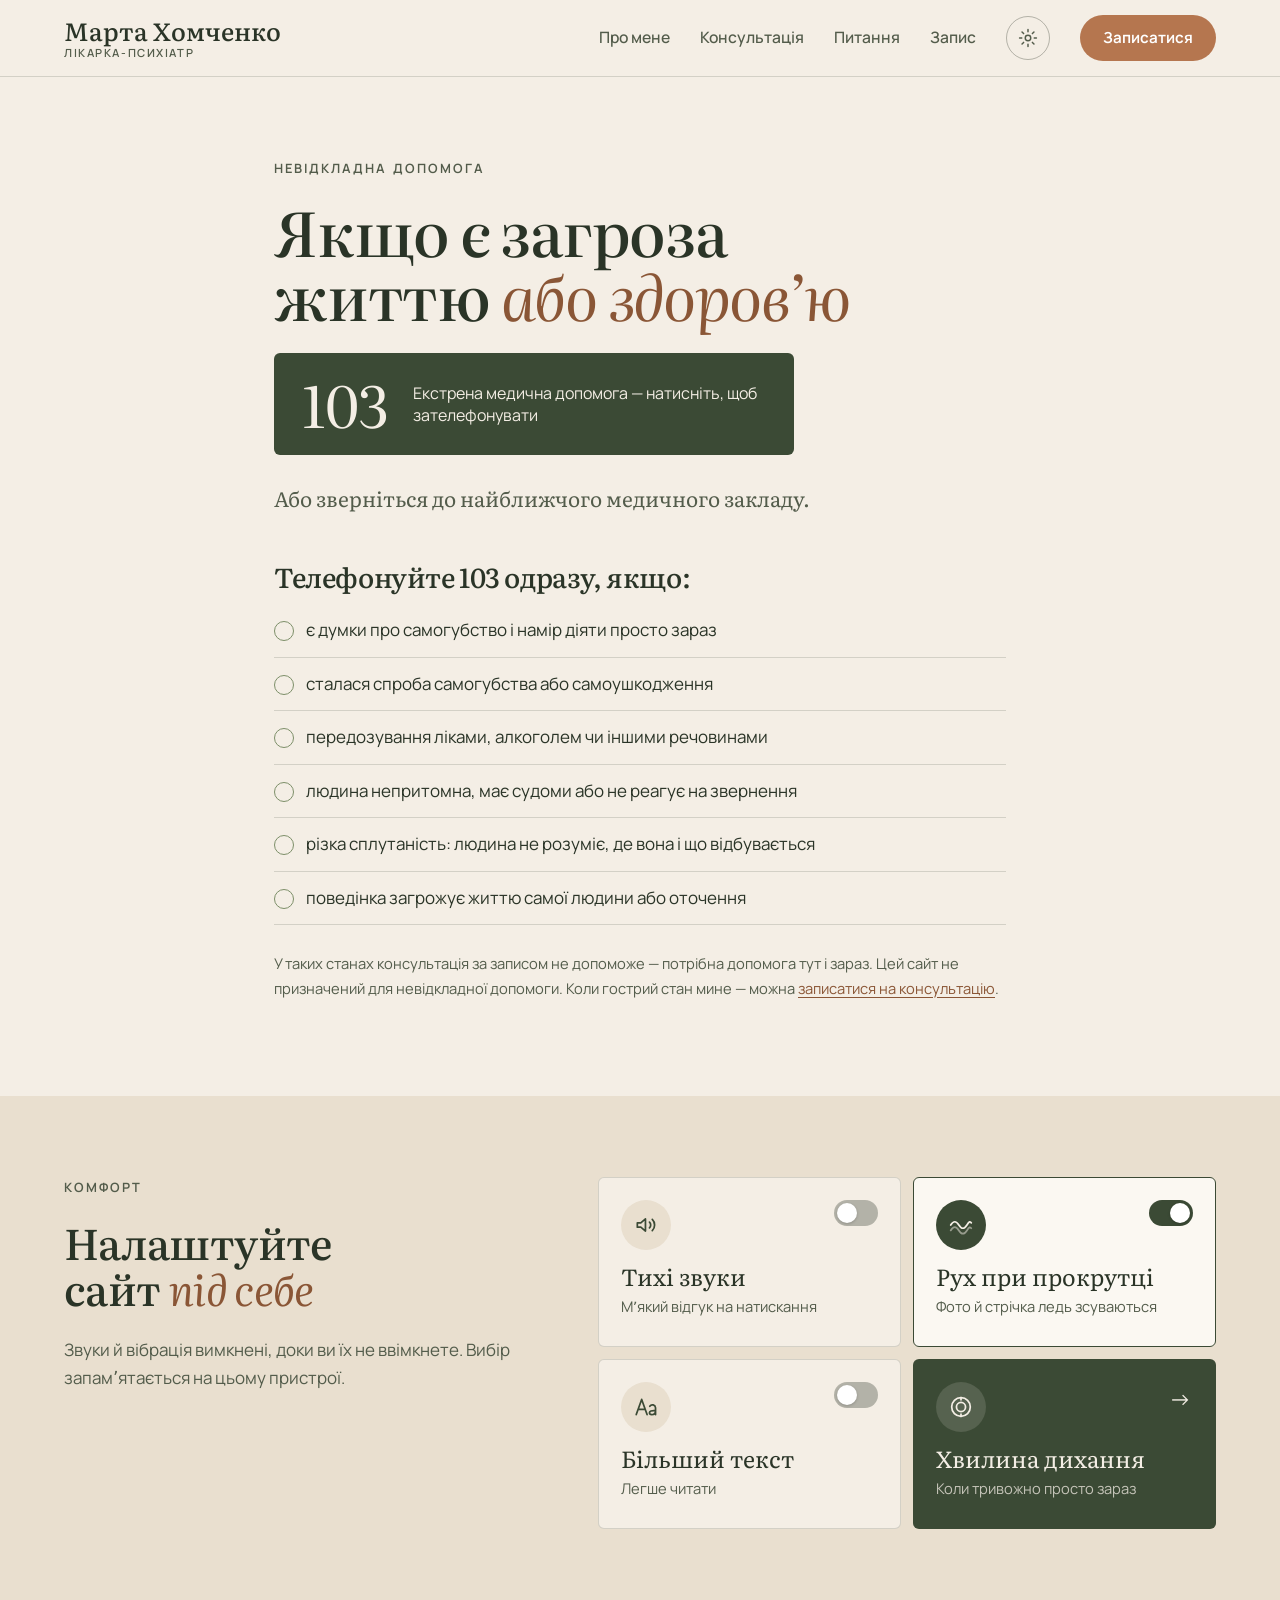
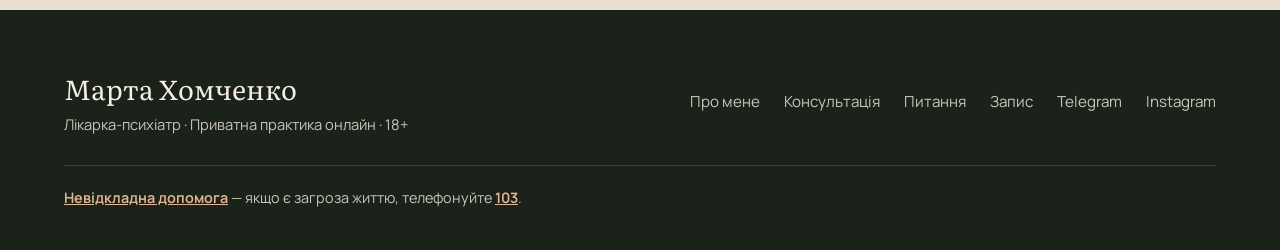
==== dopomoha.html @ ff1a6280 "Publish current Marta site for review" ====
<!DOCTYPE html>
<html lang="uk">
<head>
  <meta charset="UTF-8">
  <meta name="viewport" content="width=device-width, initial-scale=1.0">
  <title>Невідкладна допомога — Марта Хомченко</title>
  <meta name="description" content="Що робити, якщо є загроза життю або здоровʼю: телефонуйте 103.">
  <meta name="theme-color" content="#f3ece2">
  <meta property="og:type" content="website">
  <meta property="og:title" content="Невідкладна допомога — Марта Хомченко">
  <meta property="og:description" content="Що робити, якщо є загроза життю або здоровʼю: телефонуйте 103.">
  <link rel="preconnect" href="https://fonts.googleapis.com">
  <link rel="preconnect" href="https://fonts.gstatic.com" crossorigin>
  <link href="https://fonts.googleapis.com/css2?family=Literata:ital,opsz,wght@0,7..72,400;0,7..72,500;0,7..72,600;1,7..72,400;1,7..72,500&family=Manrope:wght@400;500;600;700&display=swap" rel="stylesheet">
  <link rel="stylesheet" href="styles.css">
  <link rel="icon" href="favicon.svg" type="image/svg+xml">
  <script>/* налаштування комфорту — до першого малювання, без «стрибка» */
    try{var c=JSON.parse(localStorage.getItem('marta-comfort')||'{}'),r=document.documentElement;
      if(c.big)r.classList.add('big');
      if(c.motion===false||(c.motion===undefined&&matchMedia('(prefers-reduced-motion: reduce)').matches))r.classList.add('no-motion');}catch(e){}</script>
</head>
<body class="page-dopomoha">
  <a class="skip-link" href="#main">Перейти до вмісту</a>

  <header class="site-header">
    <div class="nav-inner">
      <a href="index.html" class="brand">Марта Хомченко<span class="brand-role">лікарка-психіатр</span></a>
      <nav class="nav-links" aria-label="Основна навігація">
        <a href="pro-mene.html">Про мене</a>
        <a href="konsultatsiya.html">Консультація</a>
        <a href="pytannya.html">Питання</a>
        <a href="zapys.html">Запис</a>
      </nav>
      <a class="comfort-link" href="#komfort" aria-label="Комфорт: звуки, рух, розмір тексту"><svg viewBox="0 0 24 24" width="22" height="22" fill="none" stroke="currentColor" stroke-width="1.6" stroke-linecap="round" stroke-linejoin="round" aria-hidden="true"><circle cx="12" cy="12" r="3"/><path d="M12 2.8v2.4M12 18.8v2.4M2.8 12h2.4M18.8 12h2.4M5.5 5.5l1.7 1.7M16.8 16.8l1.7 1.7M5.5 18.5l1.7-1.7M16.8 7.2l1.7-1.7"/></svg></a>
      <a href="zapys.html" class="btn btn-primary nav-cta">Записатися</a>
      <button class="nav-toggle" id="navToggle" aria-label="Відкрити меню" aria-expanded="false" aria-controls="mobileMenu"><span></span><span></span></button>
    </div>
    <nav class="mobile-menu" id="mobileMenu" aria-label="Мобільна навігація" hidden>
      <a href="index.html">Головна</a>
      <a href="pro-mene.html">Про мене</a>
        <a href="konsultatsiya.html">Консультація</a>
        <a href="pytannya.html">Питання</a>
        <a href="zapys.html">Запис</a>
      <a href="#komfort">Комфорт</a>
      <a href="dopomoha.html">Невідкладна допомога</a>
      <a href="zapys.html" class="btn btn-primary">Записатися на консультацію</a>
    </nav>
  </header>

  <main id="main">
    <section class="sec help" aria-labelledby="e-title">
      <div class="wrap narrow">
        <p class="eyebrow">Невідкладна допомога</p>
        <h1 id="e-title">Якщо є загроза життю <em>або здоровʼю</em></h1>
        <a class="call" href="tel:103"><span class="call-num">103</span><span class="call-txt">Екстрена медична допомога — натисніть, щоб зателефонувати</span></a>
        <p class="lead">Або зверніться до найближчого медичного закладу.</p>

        <h2 class="sub">Телефонуйте 103 одразу, якщо:</h2>
        <ul class="checks" role="list">
          <li>є думки про самогубство і намір діяти просто зараз</li>
          <li>сталася спроба самогубства або самоушкодження</li>
          <li>передозування ліками, алкоголем чи іншими речовинами</li>
          <li>людина непритомна, має судоми або не реагує на звернення</li>
          <li>різка сплутаність: людина не розуміє, де вона і що відбувається</li>
          <li>поведінка загрожує життю самої людини або оточення</li>
        </ul>
        <p class="fine">У таких станах консультація за записом не допоможе — потрібна допомога тут і зараз. Цей сайт не призначений для невідкладної допомоги. Коли гострий стан мине — можна <a href="zapys.html">записатися на консультацію</a>.</p>
      </div>
    </section>
<section class="sec comfort" id="komfort" aria-labelledby="komfort-title">
      <div class="wrap comfort-in">
        <div class="comfort-head">
          <p class="eyebrow">Комфорт</p>
          <h2 id="komfort-title">Налаштуйте сайт <em>під себе</em></h2>
          <p class="lead-s">Звуки й вібрація вимкнені, доки ви їх не ввімкнете. Вибір запамʼятається на цьому пристрої.</p>
        </div>
        <div class="cb-grid"><button type="button" class="cb-tile" data-pref="sound" aria-pressed="false">
            <span class="cb-ico"><svg viewBox="0 0 24 24" width="26" height="26" fill="none" stroke="currentColor" stroke-width="1.6" stroke-linecap="round" stroke-linejoin="round" aria-hidden="true"><path d="M4 10v4h3.2l4.3 3.6V6.4L7.2 10H4z"/><path d="M15.2 9.3a3.8 3.8 0 0 1 0 5.4"/><path d="M17.8 6.8a7.4 7.4 0 0 1 0 10.4"/></svg></span>
            <span class="cb-name">Тихі звуки</span><span class="cb-desc">Мʼякий відгук на натискання</span>
            <span class="cb-state" aria-hidden="true"></span>
          </button><button type="button" class="cb-tile" data-pref="haptic" aria-pressed="false">
            <span class="cb-ico"><svg viewBox="0 0 24 24" width="26" height="26" fill="none" stroke="currentColor" stroke-width="1.6" stroke-linecap="round" stroke-linejoin="round" aria-hidden="true"><rect x="8.2" y="3.5" width="7.6" height="17" rx="2.2"/><path d="M11 17.2h2"/><path d="M5 8.5v7M19 8.5v7M2.4 10.6v2.8M21.6 10.6v2.8"/></svg></span>
            <span class="cb-name">Легка вібрація</span><span class="cb-desc">Відчутний «дотик» на телефоні</span>
            <span class="cb-state" aria-hidden="true"></span>
          </button><button type="button" class="cb-tile" data-pref="motion" aria-pressed="false">
            <span class="cb-ico"><svg viewBox="0 0 24 24" width="26" height="26" fill="none" stroke="currentColor" stroke-width="1.6" stroke-linecap="round" stroke-linejoin="round" aria-hidden="true"><path d="M2.5 12c2.5-4 5-4 7.5 0s5 4 7.5 0 3-3 4-2"/><path d="M2.5 17c2.5-4 5-4 7.5 0s5 4 7.5 0 3-3 4-2" opacity=".5"/></svg></span>
            <span class="cb-name">Рух при прокрутці</span><span class="cb-desc">Фото й стрічка ледь зсуваються</span>
            <span class="cb-state" aria-hidden="true"></span>
          </button><button type="button" class="cb-tile" data-pref="big" aria-pressed="false">
            <span class="cb-ico"><svg viewBox="0 0 24 24" width="26" height="26" fill="none" stroke="currentColor" stroke-width="1.6" stroke-linecap="round" stroke-linejoin="round" aria-hidden="true"><path d="M3 19 8 5l5 14M4.8 14.2h6.4"/><path d="M15.5 11.3a2.9 2.9 0 0 1 5.3 1.4V19M20.8 15.4c-3.8-.4-5.6.5-5.6 2 0 1.1.9 1.7 2 1.7 2 0 3.6-1.5 3.6-3.7"/></svg></span>
            <span class="cb-name">Більший текст</span><span class="cb-desc">Легше читати</span>
            <span class="cb-state" aria-hidden="true"></span>
          </button>
          <a class="cb-tile cb-breathe" href="index.html#dyhannya">
            <span class="cb-ico"><svg viewBox="0 0 24 24" width="26" height="26" fill="none" stroke="currentColor" stroke-width="1.6" stroke-linecap="round" stroke-linejoin="round" aria-hidden="true"><circle cx="12" cy="12" r="8.6"/><circle cx="12" cy="12" r="4.2"/><path d="M12 3.4v2M12 18.6v2"/></svg></span>
            <span class="cb-name">Хвилина дихання</span><span class="cb-desc">Коли тривожно просто зараз</span>
            <span class="cb-arrow" aria-hidden="true">→</span>
          </a>
        </div>
      </div>
    </section>
  </main>

  <footer class="site-footer">
    <div class="wrap footer-inner">
      <div>
        <p class="footer-name">Марта Хомченко</p>
        <p class="footer-role">Лікарка-психіатр · Приватна практика онлайн · 18+</p>
      </div>
      <nav class="footer-links" aria-label="Посилання в підвалі">
        <a href="pro-mene.html">Про мене</a>
        <a href="konsultatsiya.html">Консультація</a>
        <a href="pytannya.html">Питання</a>
        <a href="zapys.html">Запис</a>
        <a href="https://t.me/smrt0221" target="_blank" rel="noopener noreferrer">Telegram</a>
        <a href="https://www.instagram.com/dr.marta.khomchenko/" target="_blank" rel="noopener noreferrer">Instagram</a>
      </nav>
      <p class="footer-help"><a href="dopomoha.html">Невідкладна допомога</a> — якщо є загроза життю, телефонуйте <a href="tel:103">103</a>.</p>
    </div>
  </footer>

  <a href="zapys.html" class="floating-cta">Записатися</a>
  <script src="script.js"></script>
</body>
</html>
---- styles.css ----
/* =========================================================
   Марта Хомченко — v7, «редакційна» композиція
   За референсами сильних сайтів психіатрів і терапевтів:
   великий тонкий серифний заголовок
   з курсивом + одна кнопка. Розділи чергують папір, теплий пісок
   і темний мох — ритм замість однотонного фону.
   Рух — лише від прокрутки (ледь помітний паралакс фото й стрічки),
   нічого не рухається саме.
   ========================================================= */

:root {
  /* Палітра «Мох і глина» */
  --ink: #2a3427;
  --ink-deep: #1b2219;
  --muted: #535c4b;
  --paper: #f4eee5;
  --sand: #e9dfcf;
  --clay: #b5764f;
  --clay-text: #8a5636;      /* текст на папері — AA */
  --moss: #3b4a35;           /* темна смуга */
  --moss-soft: #7d8f69;
  --sage: #d7d9c3;
  --line: rgba(42, 52, 39, .16);
  --line-strong: rgba(42, 52, 39, .32);
  --white: #fbf8f2;

  /* Literata — мʼякий книжковий сериф (вона: «шрифт — супер» про c8);
     Manrope — спокійний гротеск. Обидва з повною кирилицею. */
  --serif: 'Literata', Georgia, serif;
  --sans: 'Manrope', 'Segoe UI', system-ui, sans-serif;

  --hh: 76px;
  --gut: clamp(20px, 5vw, 80px);
  --ease: cubic-bezier(.4, 0, .2, 1);
  --soft: cubic-bezier(.34, 1.3, .64, 1);
  interpolate-size: allow-keywords;
}
html.big { font-size: 112.5%; }

* { box-sizing: border-box; }
html { scroll-behavior: smooth; scroll-padding-top: calc(var(--hh) + 12px); }
body { margin: 0; color: var(--ink); background: var(--paper); font-family: var(--sans); font-size: 1.0625rem; line-height: 1.68; font-weight: 400; -webkit-font-smoothing: antialiased; }
body.menu-open { overflow: hidden; }
a { color: inherit; }
button, a { -webkit-tap-highlight-color: transparent; }
:focus-visible { outline: 3px solid var(--clay-text); outline-offset: 4px; border-radius: 6px; }
img { max-width: 100%; display: block; }
.sr-only { position: absolute; width: 1px; height: 1px; overflow: hidden; clip: rect(0 0 0 0); white-space: nowrap; }
.skip-link { position: fixed; left: 16px; top: -80px; z-index: 100; padding: 10px 16px; border-radius: 10px; background: var(--ink); color: var(--paper); font-weight: 600; text-decoration: none; }
.skip-link:focus { top: 16px; }

/* ---------- Типографіка ---------- */
h1, h2, h3 { font-family: var(--serif); font-weight: 500; margin: 0; text-wrap: balance; letter-spacing: -.005em; }
h1 { font-size: clamp(2.7rem, 4.8vw, 4.6rem); line-height: 1.04; margin-bottom: 26px; letter-spacing: -.02em; }
h2 { font-size: clamp(2rem, 3.3vw, 3rem); line-height: 1.1; margin-bottom: 24px; letter-spacing: -.015em; }
h3 { font-size: 1.4rem; line-height: 1.2; }
h1 em, h2 em { font-style: italic; font-weight: 400; color: var(--clay-text); }
p { margin: 0 0 1em; text-wrap: pretty; }
.eyebrow { margin: 0 0 20px; color: var(--muted); font-size: .8rem; font-weight: 650; letter-spacing: .16em; text-transform: uppercase; }
.lead { font-family: var(--serif); font-size: 1.3rem; line-height: 1.5; color: var(--muted); max-width: 30em; margin-bottom: 34px; }
.lead-s { color: var(--muted); max-width: 34em; }
.fine { color: var(--muted); font-size: .92rem; margin-top: 26px; }
.fine a, .lead-s a, .spec a { color: var(--clay-text); text-underline-offset: 3px; }
.more { display: inline-flex; align-items: center; gap: 10px; min-height: 44px; margin-top: 10px; color: var(--ink); font-weight: 650; text-decoration: underline; text-decoration-color: var(--line-strong); text-underline-offset: 6px; transition: text-decoration-color .2s; }
.more:hover { text-decoration-color: currentColor; }
.more svg { color: var(--clay-text); }

/* ---------- Кнопки ---------- */
.btn { display: inline-flex; align-items: center; justify-content: center; min-height: 50px; padding: 0 28px; border-radius: 999px; border: 1px solid transparent;
  font: inherit; font-weight: 650; font-size: 1rem; text-decoration: none; cursor: pointer; white-space: nowrap;
  transition: background .2s var(--ease), color .2s var(--ease), border-color .2s var(--ease), transform .25s var(--soft); }
.btn-primary { background: var(--clay); color: #fff; }
.btn-primary:hover { background: #a1653f; }
.btn-ghost { border-color: var(--line-strong); color: var(--ink); background: transparent; }
.btn-ghost:hover { border-color: var(--ink); }
.btn-light { background: var(--paper); color: var(--ink); }
.btn-light:hover { background: #fff; }
.btn:active { transform: scale(.97); }
.btn-lg { min-height: 58px; padding: 0 36px; font-size: 1.05rem; }

/* ---------- Шапка ---------- */
.site-header { position: sticky; top: 0; z-index: 40; background: color-mix(in srgb, var(--paper) 90%, transparent); backdrop-filter: blur(14px); -webkit-backdrop-filter: blur(14px); border-bottom: 1px solid var(--line); }
.nav-inner { display: flex; align-items: center; gap: 30px; height: var(--hh); padding: 0 var(--gut); }
.brand { display: grid; line-height: 1.05; text-decoration: none; font-family: var(--serif); font-size: 1.55rem; font-weight: 500; white-space: nowrap; }
.brand-role { font-family: var(--sans); font-size: .7rem; font-weight: 600; letter-spacing: .14em; text-transform: uppercase; color: var(--muted); margin-top: 3px; }
.nav-links { display: flex; gap: 30px; margin-left: auto; }
.nav-links a { color: var(--muted); text-decoration: none; font-size: .98rem; font-weight: 550; padding: 10px 0; border-bottom: 1px solid transparent; transition: color .2s, border-color .2s; }
.nav-links a:hover, .nav-links a[aria-current] { color: var(--ink); border-bottom-color: currentColor; }
.comfort-link { display: grid; place-items: center; width: 44px; height: 44px; border: 1px solid var(--line-strong); border-radius: 50%; color: var(--muted); transition: color .2s, border-color .2s; }
.comfort-link:hover { color: var(--ink); border-color: var(--ink); }
.nav-cta { min-height: 46px; padding: 0 22px; font-size: .95rem; }
.page-zapys .nav-cta { display: none; }
.nav-toggle { display: none; width: 44px; height: 44px; border: 1px solid var(--line-strong); border-radius: 50%; background: transparent; cursor: pointer; position: relative; }
.nav-toggle span { position: absolute; left: 13px; right: 13px; height: 1.5px; background: var(--ink); transition: transform .3s var(--ease); }
.nav-toggle span:nth-child(1) { top: 18px; } .nav-toggle span:nth-child(2) { top: 24px; }
.nav-toggle[aria-expanded="true"] span:nth-child(1) { transform: translateY(3px) rotate(45deg); }
.nav-toggle[aria-expanded="true"] span:nth-child(2) { transform: translateY(-3px) rotate(-45deg); }
.mobile-menu[hidden] { display: none; }
.mobile-menu { display: flex; flex-direction: column; padding: 8px var(--gut) 24px; border-top: 1px solid var(--line); }
.mobile-menu a:not(.btn) { display: flex; align-items: center; min-height: 54px; color: var(--ink); text-decoration: none; border-bottom: 1px solid var(--line); font-family: var(--serif); font-size: 1.5rem; }
.mobile-menu a[aria-current] { color: var(--clay-text); font-style: italic; }
.mobile-menu .btn { margin-top: 20px; }

/* ---------- Перший екран: типографічна композиція ---------- */
.hero { display: grid; grid-template-columns: 1fr; min-height: min(760px, calc(100svh - var(--hh))); border-bottom: 1px solid var(--line); }
.hero-txt { align-self: center; width: 100%; max-width: 1120px; margin: 0 auto; padding: 64px var(--gut) 72px; }
.hero h1 { max-width: 18ch; }
.hero .eyebrow::before { content: ''; display: block; width: 48px; height: 2px; margin-bottom: 24px; background: var(--clay); }
.hero .lead { max-width: 34em; }
.hero-cta { display: flex; flex-wrap: wrap; align-items: center; gap: 12px 28px; margin-bottom: 34px; }
.facts { display: flex; flex-wrap: wrap; gap: 10px 26px; margin: 0; padding: 22px 0 0; border-top: 1px solid var(--line); list-style: none; font-size: .95rem; color: var(--muted); }
.facts li { display: inline-flex; align-items: center; gap: 9px; }
.facts li::before { content: ''; width: 7px; height: 7px; border-radius: 50%; background: var(--moss-soft); }
.hero-page h1 { font-size: clamp(2.8rem, 4.6vw, 4.4rem); }
.hero-faq { min-height: 0; }
.hero-faq .hero-txt { align-self: start; padding-top: clamp(56px, 10vh, 110px); }

/* ---------- Стрічка станів (зсувається лише з прокруткою) ---------- */
.ticker { overflow: hidden; border-block: 1px solid var(--line); background: var(--sand); }
.ticker-row { display: flex; width: max-content; margin: 0; padding: 22px 0; list-style: none; transform: translateX(var(--tx, 0px)); will-change: transform; }
.ticker-row li { display: inline-flex; align-items: center; font-family: var(--serif); font-style: italic; font-size: clamp(1.5rem, 2.4vw, 2.1rem); white-space: nowrap; color: var(--ink); }
.ticker-row li::after { content: ''; width: 8px; height: 8px; margin: 0 34px; border-radius: 50%; background: var(--clay); opacity: .7; }

/* ---------- Розділи (03.10: «забагато повітря у версії для компа») ---------- */
.sec { padding: clamp(56px, 9vh, 104px) 0; }
.wrap { width: 100%; max-width: 1280px; margin: 0 auto; padding: 0 var(--gut); }
.narrow { max-width: 860px; }
.warm { background: var(--sand); }
.alt { background: var(--white); }
.split-in { display: grid; grid-template-columns: minmax(0, 1.1fr) minmax(0, .9fr); gap: clamp(40px, 7vw, 120px); align-items: center; }
.alt .split-in { grid-template-columns: minmax(0, .9fr) minmax(0, 1.1fr); }
.ph { margin: 0; overflow: hidden; border-radius: 4px; background: var(--sand); }
.ph img { width: 100%; height: 100%; object-fit: cover; }
.ph.tall { aspect-ratio: 4 / 5; }
.ph.tall img, .ph.portrait img, .ph.forest img { height: 112%; margin-top: -6%; transform: translateY(var(--par, 0px)); will-change: transform; }

.req { display: grid; grid-template-columns: 1fr 1fr; gap: 0 32px; margin: 8px 0 0; padding: 0; list-style: none; }
.req li { padding: 13px 0; border-bottom: 1px solid var(--line); font-size: 1.05rem; }

/* Темна смуга з цитатою */
.dark { background: var(--moss); color: var(--paper); }
.dark .eyebrow, .dark .sign { color: rgba(244, 238, 229, .7); }
.dark .more { color: var(--paper); text-decoration-color: rgba(244, 238, 229, .4); }
.dark h2 em { color: #e2b594; }
.quote-in { display: grid; grid-template-columns: minmax(0, .7fr) minmax(0, 1.3fr); gap: clamp(40px, 7vw, 120px); align-items: center; }
.ph.portrait { aspect-ratio: 3 / 4; border-radius: 999px 999px 4px 4px; }
.quote { font-size: clamp(2rem, 3.3vw, 3rem); line-height: 1.12; font-weight: 400; }
.sign { margin: 10px 0 18px; font-size: .95rem; letter-spacing: .08em; }
.ph.forest { aspect-ratio: 3 / 4; border-radius: 24px; }

/* Зелена «полиця» зі станами — її вибір у «Поличці» (пігулки) + «більший шрифт» 03.10 */
.topics-shell { background: #46533f; color: var(--white); border-radius: 32px; padding: clamp(32px, 5vw, 60px); }
.topics-shell .eyebrow { color: #cdd6b8; }
.topics-shell h2 { color: var(--white); margin: 0; }
.topics-shell h2 em { color: #e2b594; }
.topics-head { display: grid; grid-template-columns: 1fr .72fr; gap: clamp(24px, 4vw, 48px); align-items: end; }
.topics-head > p { margin: 0; color: #e4e6d6; font-size: 1.05rem; }
.topics { list-style: none; margin: 38px 0 0; padding: 0; display: flex; flex-wrap: wrap; gap: 12px; }
.topics li { background: var(--white); color: var(--ink); border-radius: 999px; padding: 13px 22px; font-family: var(--serif); font-weight: 500; font-size: 1.2rem; line-height: 1.3; }
.topics li:last-child { background: var(--clay); color: #fff; }
.topics-fine { margin: 26px 0 0; color: #cdd6b8; font-size: .92rem; }

/* Плашки соцмереж (її прохання 03.10) */
.soc-grid { display: grid; grid-template-columns: 1fr 1fr; gap: 14px; }
.soc-tile { position: relative; display: grid; grid-template-columns: 58px 1fr; grid-template-rows: auto auto; column-gap: 18px; row-gap: 2px; align-items: center;
  padding: 24px 64px 24px 24px; border: 1px solid var(--line); border-radius: 10px; background: var(--white); text-decoration: none;
  transition: border-color .25s var(--ease), transform .3s var(--soft); }
.soc-tile:hover { border-color: var(--ink); }
.soc-tile:active { transform: scale(.985); }
.soc-ico { grid-row: span 2; display: grid; place-items: center; width: 58px; height: 58px; border-radius: 50%; background: var(--sand); color: var(--moss); }
.soc-name { font-family: var(--serif); font-size: 1.5rem; line-height: 1.1; }
.soc-desc { color: var(--muted); font-size: .95rem; line-height: 1.4; }
.soc-arrow { position: absolute; right: 24px; top: 50%; margin-top: -.7em; font-size: 1.4rem; color: var(--clay-text); transition: transform .3s var(--soft); }
.soc-tile:hover .soc-arrow { transform: translateX(5px); }

/* Теґи «що наповнює» */
.tags { display: flex; flex-wrap: wrap; gap: 10px; margin: 0 0 30px; padding: 0; list-style: none; }
.tags li { border: 1px solid var(--line-strong); border-radius: 999px; padding: 9px 18px; font-family: var(--serif); font-style: italic; font-size: 1.1rem; }

/* Згортка довгих списків (менше тексту на «Про мене») */
.fold { margin-top: 34px; border-block: 1px solid var(--line-strong); }
.fold summary { display: flex; align-items: center; justify-content: space-between; min-height: 64px; padding: 14px 0; cursor: pointer; list-style: none; font-family: var(--serif); font-size: 1.35rem; }
.fold summary::-webkit-details-marker { display: none; }
.fold summary::after { content: '+'; display: grid; place-items: center; width: 36px; height: 36px; border: 1px solid var(--line-strong); border-radius: 50%; font-family: var(--sans); font-size: 1.2rem; color: var(--muted); transition: transform .4s var(--soft); }
.fold[open] summary::after { transform: rotate(45deg); }
.fold::details-content { block-size: 0; overflow: hidden; transition: block-size .4s var(--ease), content-visibility .4s allow-discrete; }
.fold[open]::details-content { block-size: auto; }
.fold .dots { margin-bottom: 20px; }

/* Кроки — великим шрифтом саме те, що чекає на консультації (її правка 03.10) */
.steps { display: grid; grid-template-columns: repeat(3, 1fr); gap: clamp(24px, 4vw, 60px); margin: 40px 0 20px; padding: 0; list-style: none; }
.steps li { padding-top: 22px; border-top: 1px solid var(--line-strong); }
.steps .num { display: block; font-family: var(--serif); font-style: italic; font-size: 2.6rem; line-height: 1; color: var(--clay-text); margin-bottom: 18px; }
.steps h3 { margin-bottom: 8px; }
.steps p { margin: 0; color: var(--muted); }
.steps-big { grid-template-columns: 1fr; max-width: 56em; gap: 0; margin: 28px 0 16px; }
.steps-big li { display: grid; grid-template-columns: 72px 1fr; align-items: start; gap: 20px; padding: 26px 0; border-top: 1px solid var(--line-strong); }
.steps-big .num { margin: 4px 0 0; font-size: 2.2rem; }
.steps-big p { font-family: var(--serif); font-size: clamp(1.45rem, 2.3vw, 1.95rem); line-height: 1.3; color: var(--ink); }

/* Колонки форматів */
.cols { display: grid; grid-template-columns: repeat(3, 1fr); gap: clamp(20px, 3vw, 44px); margin: 36px 0 0; padding: 0; list-style: none; }
.cols li { padding-top: 20px; border-top: 1px solid var(--line-strong); }
.cols h3 { margin-bottom: 8px; }
.cols p { margin: 0; color: var(--muted); font-size: 1rem; }

/* Дихання */
.breathe { background: var(--sage); }
.breathe-in { display: grid; grid-template-columns: minmax(0, 1.1fr) minmax(0, .9fr); gap: clamp(40px, 6vw, 100px); align-items: center; }
.breathe-box { display: grid; justify-items: center; gap: 18px; text-align: center; }
.breathe-ring { position: relative; width: min(260px, 60vw); aspect-ratio: 1; border-radius: 50%; border: 1px solid var(--line-strong); display: grid; place-items: center; }
.breathe-dot { width: 64%; aspect-ratio: 1; border-radius: 50%; background: radial-gradient(circle at 38% 35%, #a9b394, var(--moss-soft)); transform: scale(.5); transition: transform 1.2s cubic-bezier(.45, 0, .55, 1); }
.breathe-ring.inhale .breathe-dot { transform: scale(1.3); transition-duration: 4s; }
.breathe-ring.exhale .breathe-dot { transform: scale(.5); transition-duration: 6s; }
.breathe-label { margin: 0; min-height: 2.8em; font-family: var(--serif); font-size: 1.6rem; line-height: 1.2; }
.breathe-label small { display: block; font-family: var(--sans); font-size: .85rem; color: var(--muted); margin-top: 4px; }

/* Запис на онлайн-консультацію */
.places { background: var(--white); }

/* Прозові блоки */
.prose p { max-width: 36em; font-size: 1.15rem; }
.spec { margin: 26px 0 0; }
.spec div { display: grid; grid-template-columns: 160px 1fr; gap: 16px; padding: 16px 0; border-top: 1px solid var(--line); }
.spec div:last-child { border-bottom: 1px solid var(--line); }
.spec dt { color: var(--muted); font-size: .88rem; font-weight: 650; padding-top: 3px; }
.spec dd { margin: 0; }
.sub { margin: 48px 0 10px; font-size: 1.7rem; }
.checks, .dots { margin: 12px 0 0; padding: 0; list-style: none; }
.checks li, .dots li { position: relative; padding: 12px 0 12px 32px; border-bottom: 1px solid var(--line); }
.checks li::before { content: ''; position: absolute; left: 0; top: 17px; width: 18px; height: 18px; border-radius: 50%; border: 1.5px solid var(--moss-soft); }
.dots li::before { content: ''; position: absolute; left: 6px; top: 25px; width: 6px; height: 6px; border-radius: 50%; background: var(--clay); }
.dots li { color: var(--muted); }

/* FAQ */
.faq-list { margin-top: 8px; border-top: 1px solid var(--line-strong); }
.faq-list details { border-bottom: 1px solid var(--line-strong); }
.faq-list summary { position: relative; display: flex; align-items: center; min-height: 72px; padding: 18px 56px 18px 0; cursor: pointer; list-style: none; font-family: var(--serif); font-size: 1.55rem; line-height: 1.2; }
.faq-list summary::-webkit-details-marker { display: none; }
.faq-list summary::after { content: '+'; position: absolute; right: 0; top: 50%; width: 40px; height: 40px; margin-top: -20px; display: grid; place-items: center; border: 1px solid var(--line-strong); border-radius: 50%; font-family: var(--sans); font-size: 1.3rem; color: var(--muted); transition: transform .4s var(--soft), background .2s; }
.faq-list summary:hover::after { background: var(--sand); }
.faq-list details[open] summary::after { transform: rotate(45deg); }
.faq-list details p { max-width: 34em; margin: -4px 0 24px; color: var(--muted); }
.faq-list details::details-content { block-size: 0; overflow: hidden; transition: block-size .4s var(--ease), content-visibility .4s allow-discrete; }
.faq-list details[open]::details-content { block-size: auto; }

/* Смуга-заклик */
.cta-band { background: var(--moss); color: var(--paper); padding: clamp(64px, 10vh, 110px) 0; }
.cta-in { display: flex; flex-wrap: wrap; align-items: center; justify-content: space-between; gap: 24px; }
.cta-band h2 { margin: 0; font-style: italic; font-weight: 400; }

/* Блок «Комфорт» */
.comfort { background: var(--sand); }
.comfort-in { display: grid; grid-template-columns: minmax(0, .85fr) minmax(0, 1.15fr); gap: clamp(40px, 6vw, 100px); align-items: start; }
.cb-grid { display: grid; grid-template-columns: 1fr 1fr; gap: 12px; }
.cb-tile { position: relative; display: grid; grid-template-rows: auto auto 1fr; justify-items: start; gap: 6px; min-height: 170px; padding: 22px; border: 1px solid var(--line); border-radius: 6px;
  background: var(--paper); font: inherit; color: var(--ink); text-align: left; cursor: pointer; transition: background .25s var(--ease), border-color .25s var(--ease), transform .3s var(--soft); }
.cb-tile:hover { border-color: var(--line-strong); }
.cb-tile:active { transform: scale(.98); }
.cb-tile[hidden] { display: none; }
.cb-ico { display: grid; place-items: center; width: 50px; height: 50px; margin-bottom: 8px; border-radius: 50%; background: var(--sand); color: var(--moss); transition: background .3s, color .3s; }
.cb-name { font-family: var(--serif); font-size: 1.45rem; line-height: 1.1; }
.cb-desc { color: var(--muted); font-size: .92rem; line-height: 1.4; }
.cb-state { position: absolute; top: 22px; right: 22px; width: 44px; height: 26px; border-radius: 999px; background: var(--line-strong); transition: background .25s var(--ease); }
.cb-state::after { content: ''; position: absolute; top: 3px; left: 3px; width: 20px; height: 20px; border-radius: 50%; background: #fff; box-shadow: 0 1px 3px rgba(0, 0, 0, .2); transition: transform .35s var(--soft); }
.cb-tile[aria-pressed="true"] { border-color: var(--moss); background: var(--white); }
.cb-tile[aria-pressed="true"] .cb-ico { background: var(--moss); color: var(--paper); }
.cb-tile[aria-pressed="true"] .cb-state { background: var(--moss); }
.cb-tile[aria-pressed="true"] .cb-state::after { transform: translateX(18px); }
.cb-breathe { background: var(--moss); color: var(--paper); border-color: transparent; text-decoration: none; }
.cb-breathe:hover { background: var(--ink); border-color: transparent; }
.cb-breathe .cb-ico { background: rgba(244, 238, 229, .14); color: var(--paper); }
.cb-breathe .cb-desc { color: rgba(244, 238, 229, .75); }
.cb-arrow { position: absolute; top: 20px; right: 24px; font-size: 1.4rem; transition: transform .3s var(--soft); }
.cb-breathe:hover .cb-arrow { transform: translateX(5px); }
/* на телефоні зʼявляється «вібрація» → 5 плиток; на широкому екрані — 4, сітка без дірок */
.cb-grid:has([data-pref="haptic"]:not([hidden])) .cb-breathe { grid-column: 1 / -1; min-height: 0; }

/* Невідкладна допомога */
.help { min-height: calc(100vh - var(--hh) - 200px); }
.call { display: flex; align-items: center; gap: 24px; max-width: 520px; margin: 16px 0 28px; padding: 22px 28px; border-radius: 6px; background: var(--moss); color: var(--paper); text-decoration: none; transition: transform .25s var(--soft); }
.call:active { transform: scale(.98); }
.call-num { font-family: var(--serif); font-size: 3.6rem; line-height: 1; }
.call-txt { font-size: 1rem; line-height: 1.4; }

/* ---------- Підвал ---------- */
.site-footer { background: var(--ink-deep); color: rgba(244, 238, 229, .8); }
.footer-inner { display: grid; grid-template-columns: 1fr auto; gap: 18px 40px; padding-block: 56px 40px; }
.footer-name { margin: 0; font-family: var(--serif); font-size: 1.7rem; color: var(--paper); }
.footer-role { margin: 0; font-size: .92rem; }
.footer-links { display: flex; flex-wrap: wrap; gap: 4px 24px; align-items: center; }
.footer-links a { font-size: .95rem; text-decoration: none; padding: 10px 0; }
.footer-links a:hover { color: var(--paper); }
.footer-help { grid-column: 1 / -1; margin: 10px 0 0; padding-top: 20px; border-top: 1px solid rgba(244, 238, 229, .15); font-size: .9rem; }
.footer-help a { color: #e2b594; font-weight: 650; }

.floating-cta { display: none; }

/* =========================================================
   Адаптивність
   ========================================================= */
@media (max-width: 1100px) {
  .nav-links { gap: 20px; }
  .cols { grid-template-columns: 1fr 1fr; }
}
@media (max-width: 960px) {
  :root { --hh: 66px; }
  .nav-inner { gap: 10px; }
  .nav-links, .nav-cta { display: none; }
  .comfort-link { margin-left: auto; }
  .nav-toggle { display: block; }
  .hero { grid-template-columns: 1fr; min-height: 0; }
  .hero-txt { padding: 32px var(--gut) 48px; }
  .hero .eyebrow::before { margin-bottom: 18px; }
  .hero .lead { margin-bottom: 24px; }
  .hero-cta { margin-bottom: 26px; }
  .split-in, .alt .split-in, .quote-in, .breathe-in, .comfort-in { grid-template-columns: 1fr; }
  .alt .split-in .ph { order: 2; }
  .ph.tall { aspect-ratio: 4 / 3; }
  .ph.portrait { max-width: 340px; }
  .steps { grid-template-columns: 1fr; }
  .topics-head { grid-template-columns: 1fr; align-items: start; }
  .soc-grid { grid-template-columns: 1fr; }
  .floating-cta { display: flex; position: fixed; left: 16px; right: 16px; bottom: 16px; z-index: 30; min-height: 54px; align-items: center; justify-content: center; border-radius: 999px; background: var(--clay); color: #fff; font-weight: 650; text-decoration: none; box-shadow: 0 16px 40px rgba(27, 34, 25, .25);
    transform: translateY(140%); transition: transform .45s var(--soft); }
  .floating-cta.is-visible { transform: none; }
  .page-zapys .floating-cta, .page-dopomoha .floating-cta { display: none; }
}
@media (max-width: 600px) {
  body { font-size: 1.0625rem; }
  h1, .hero-page h1 { font-size: 2.75rem; }
  .hero .btn-lg, .places .btn-lg { max-width: 100%; padding: 12px 24px; white-space: normal; text-align: center; }
  h2 { font-size: 2.2rem; }
  .brand { font-size: 1.35rem; }
  .req, .cols, .cb-grid { grid-template-columns: 1fr; }
  .topics li { font-size: 1.02rem; padding: 10px 16px; }
  .topics-shell { border-radius: 22px; }
  .steps-big li { grid-template-columns: 44px 1fr; gap: 14px; padding: 20px 0; }
  .steps-big .num { font-size: 1.7rem; }
  .cb-tile { min-height: 0; grid-template-columns: 50px 1fr; grid-template-rows: auto auto; column-gap: 14px; row-gap: 2px; padding: 16px 80px 16px 16px; }
  .cb-ico { grid-row: span 2; margin: 0; }
  .cb-state { top: 50%; margin-top: -13px; right: 16px; }
  .cb-arrow { top: 50%; margin-top: -.7em; right: 24px; }
  .spec div { grid-template-columns: 1fr; gap: 2px; }
  .footer-inner { grid-template-columns: 1fr; }
  .call-num { font-size: 2.8rem; }
  .faq-list summary { font-size: 1.35rem; }
}

/* ---------- Рух вимкнено (перемикач або система) ---------- */
html.no-motion { scroll-behavior: auto; }
html.no-motion *, html.no-motion *::before, html.no-motion *::after { transition-duration: 0s !important; animation: none !important; }
html.no-motion [data-par] img, html.no-motion .ticker-row { transform: none !important; }
/* дихання запускають кнопкою — повільне коло лишаємо */
html.no-motion .breathe-ring.inhale .breathe-dot { transition-duration: 4s !important; }
html.no-motion .breathe-ring.exhale .breathe-dot { transition-duration: 6s !important; }
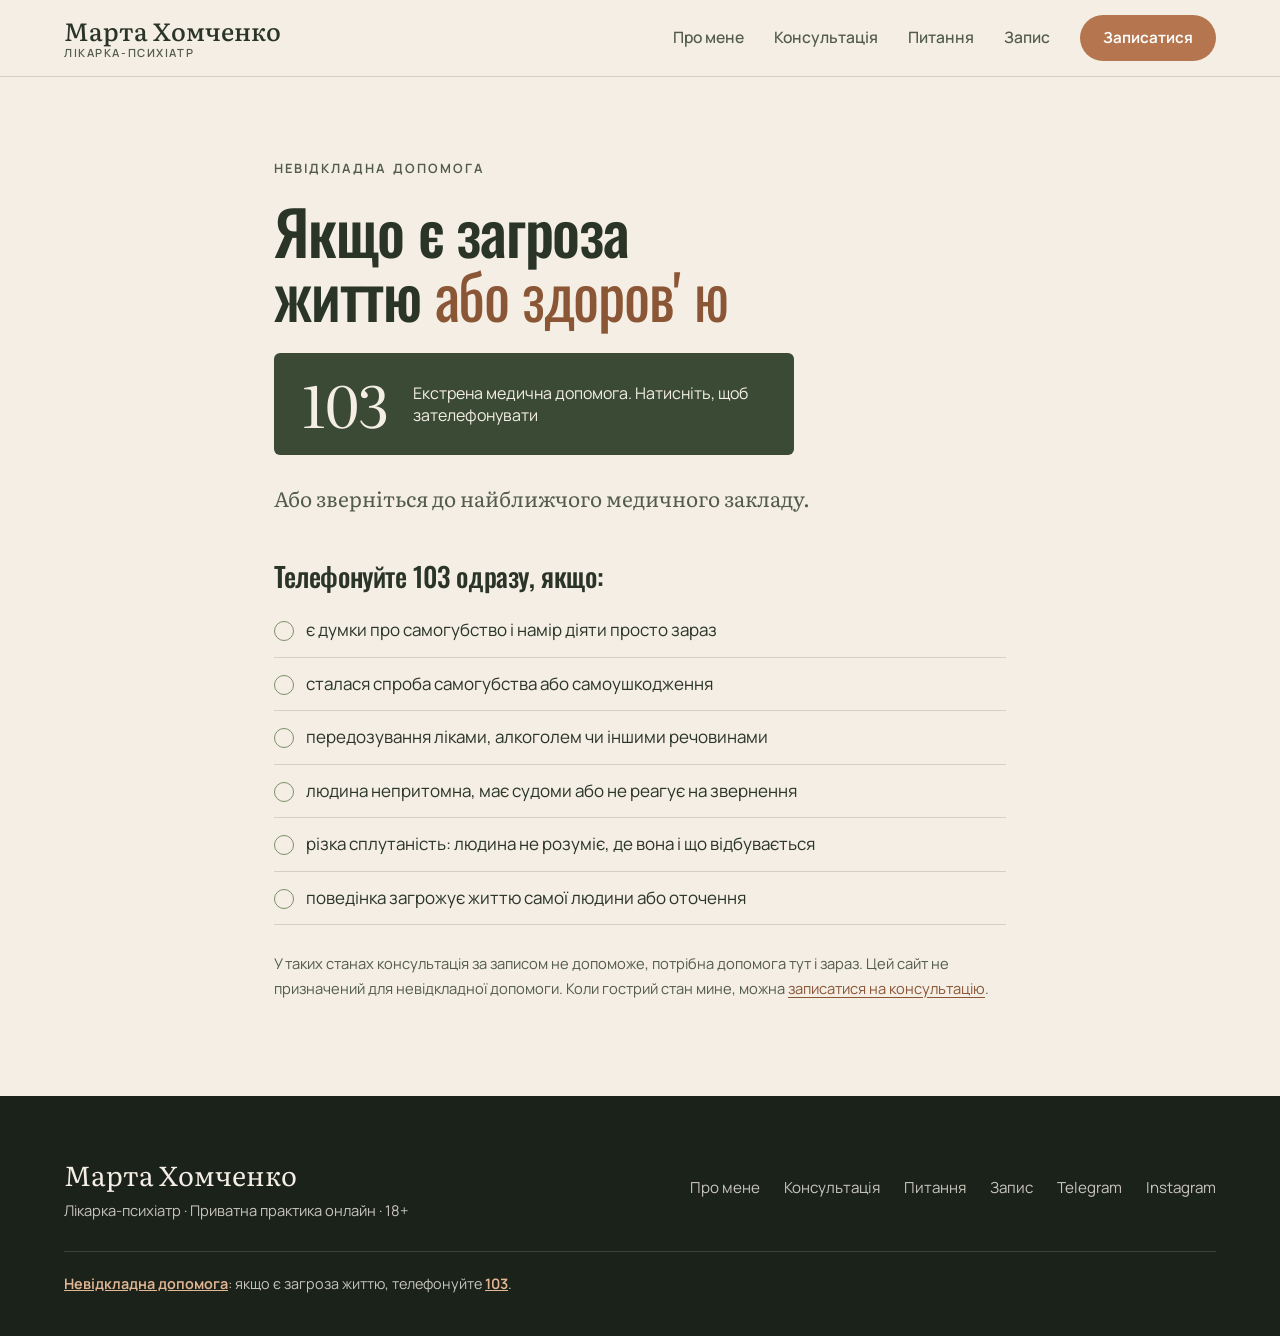
==== commit 994743e5: "Правки Марти 28.10: тексти, герой з фото, Oswald, книжка" ====
--- a/dopomoha.html
+++ b/dopomoha.html
@@ -3,18 +3,19 @@
 <head>
   <meta charset="UTF-8">
   <meta name="viewport" content="width=device-width, initial-scale=1.0">
-  <title>Невідкладна допомога — Марта Хомченко</title>
+  <title>Невідкладна допомога · Марта Хомченко</title>
   <meta name="description" content="Що робити, якщо є загроза життю або здоровʼю: телефонуйте 103.">
   <meta name="theme-color" content="#f3ece2">
   <meta property="og:type" content="website">
-  <meta property="og:title" content="Невідкладна допомога — Марта Хомченко">
+  <meta property="og:title" content="Невідкладна допомога · Марта Хомченко">
   <meta property="og:description" content="Що робити, якщо є загроза життю або здоровʼю: телефонуйте 103.">
   <link rel="preconnect" href="https://fonts.googleapis.com">
   <link rel="preconnect" href="https://fonts.gstatic.com" crossorigin>
-  <link href="https://fonts.googleapis.com/css2?family=Literata:ital,opsz,wght@0,7..72,400;0,7..72,500;0,7..72,600;1,7..72,400;1,7..72,500&family=Manrope:wght@400;500;600;700&display=swap" rel="stylesheet">
+  <link href="https://fonts.googleapis.com/css2?family=Literata:ital,opsz,wght@0,7..72,400;0,7..72,500;0,7..72,600;1,7..72,400;1,7..72,500&family=Manrope:wght@400;500;600;700&family=Oswald:wght@400;500&display=swap" rel="stylesheet">
+  <style>:root{--head:'Oswald', var(--sans);}</style>
   <link rel="stylesheet" href="styles.css">
   <link rel="icon" href="favicon.svg" type="image/svg+xml">
-  <script>/* налаштування комфорту — до першого малювання, без «стрибка» */
+  <script>/* налаштування комфорту: до першого малювання, без «стрибка» */
     try{var c=JSON.parse(localStorage.getItem('marta-comfort')||'{}'),r=document.documentElement;
       if(c.big)r.classList.add('big');
       if(c.motion===false||(c.motion===undefined&&matchMedia('(prefers-reduced-motion: reduce)').matches))r.classList.add('no-motion');}catch(e){}</script>
@@ -31,7 +32,6 @@
         <a href="pytannya.html">Питання</a>
         <a href="zapys.html">Запис</a>
       </nav>
-      <a class="comfort-link" href="#komfort" aria-label="Комфорт: звуки, рух, розмір тексту"><svg viewBox="0 0 24 24" width="22" height="22" fill="none" stroke="currentColor" stroke-width="1.6" stroke-linecap="round" stroke-linejoin="round" aria-hidden="true"><circle cx="12" cy="12" r="3"/><path d="M12 2.8v2.4M12 18.8v2.4M2.8 12h2.4M18.8 12h2.4M5.5 5.5l1.7 1.7M16.8 16.8l1.7 1.7M5.5 18.5l1.7-1.7M16.8 7.2l1.7-1.7"/></svg></a>
       <a href="zapys.html" class="btn btn-primary nav-cta">Записатися</a>
       <button class="nav-toggle" id="navToggle" aria-label="Відкрити меню" aria-expanded="false" aria-controls="mobileMenu"><span></span><span></span></button>
     </div>
@@ -41,7 +41,6 @@
         <a href="konsultatsiya.html">Консультація</a>
         <a href="pytannya.html">Питання</a>
         <a href="zapys.html">Запис</a>
-      <a href="#komfort">Комфорт</a>
       <a href="dopomoha.html">Невідкладна допомога</a>
       <a href="zapys.html" class="btn btn-primary">Записатися на консультацію</a>
     </nav>
@@ -52,7 +51,7 @@
       <div class="wrap narrow">
         <p class="eyebrow">Невідкладна допомога</p>
         <h1 id="e-title">Якщо є загроза життю <em>або здоровʼю</em></h1>
-        <a class="call" href="tel:103"><span class="call-num">103</span><span class="call-txt">Екстрена медична допомога — натисніть, щоб зателефонувати</span></a>
+        <a class="call" href="tel:103"><span class="call-num">103</span><span class="call-txt">Екстрена медична допомога. Натисніть, щоб зателефонувати</span></a>
         <p class="lead">Або зверніться до найближчого медичного закладу.</p>
 
         <h2 class="sub">Телефонуйте 103 одразу, якщо:</h2>
@@ -64,39 +63,7 @@
           <li>різка сплутаність: людина не розуміє, де вона і що відбувається</li>
           <li>поведінка загрожує життю самої людини або оточення</li>
         </ul>
-        <p class="fine">У таких станах консультація за записом не допоможе — потрібна допомога тут і зараз. Цей сайт не призначений для невідкладної допомоги. Коли гострий стан мине — можна <a href="zapys.html">записатися на консультацію</a>.</p>
-      </div>
-    </section>
-<section class="sec comfort" id="komfort" aria-labelledby="komfort-title">
-      <div class="wrap comfort-in">
-        <div class="comfort-head">
-          <p class="eyebrow">Комфорт</p>
-          <h2 id="komfort-title">Налаштуйте сайт <em>під себе</em></h2>
-          <p class="lead-s">Звуки й вібрація вимкнені, доки ви їх не ввімкнете. Вибір запамʼятається на цьому пристрої.</p>
-        </div>
-        <div class="cb-grid"><button type="button" class="cb-tile" data-pref="sound" aria-pressed="false">
-            <span class="cb-ico"><svg viewBox="0 0 24 24" width="26" height="26" fill="none" stroke="currentColor" stroke-width="1.6" stroke-linecap="round" stroke-linejoin="round" aria-hidden="true"><path d="M4 10v4h3.2l4.3 3.6V6.4L7.2 10H4z"/><path d="M15.2 9.3a3.8 3.8 0 0 1 0 5.4"/><path d="M17.8 6.8a7.4 7.4 0 0 1 0 10.4"/></svg></span>
-            <span class="cb-name">Тихі звуки</span><span class="cb-desc">Мʼякий відгук на натискання</span>
-            <span class="cb-state" aria-hidden="true"></span>
-          </button><button type="button" class="cb-tile" data-pref="haptic" aria-pressed="false">
-            <span class="cb-ico"><svg viewBox="0 0 24 24" width="26" height="26" fill="none" stroke="currentColor" stroke-width="1.6" stroke-linecap="round" stroke-linejoin="round" aria-hidden="true"><rect x="8.2" y="3.5" width="7.6" height="17" rx="2.2"/><path d="M11 17.2h2"/><path d="M5 8.5v7M19 8.5v7M2.4 10.6v2.8M21.6 10.6v2.8"/></svg></span>
-            <span class="cb-name">Легка вібрація</span><span class="cb-desc">Відчутний «дотик» на телефоні</span>
-            <span class="cb-state" aria-hidden="true"></span>
-          </button><button type="button" class="cb-tile" data-pref="motion" aria-pressed="false">
-            <span class="cb-ico"><svg viewBox="0 0 24 24" width="26" height="26" fill="none" stroke="currentColor" stroke-width="1.6" stroke-linecap="round" stroke-linejoin="round" aria-hidden="true"><path d="M2.5 12c2.5-4 5-4 7.5 0s5 4 7.5 0 3-3 4-2"/><path d="M2.5 17c2.5-4 5-4 7.5 0s5 4 7.5 0 3-3 4-2" opacity=".5"/></svg></span>
-            <span class="cb-name">Рух при прокрутці</span><span class="cb-desc">Фото й стрічка ледь зсуваються</span>
-            <span class="cb-state" aria-hidden="true"></span>
-          </button><button type="button" class="cb-tile" data-pref="big" aria-pressed="false">
-            <span class="cb-ico"><svg viewBox="0 0 24 24" width="26" height="26" fill="none" stroke="currentColor" stroke-width="1.6" stroke-linecap="round" stroke-linejoin="round" aria-hidden="true"><path d="M3 19 8 5l5 14M4.8 14.2h6.4"/><path d="M15.5 11.3a2.9 2.9 0 0 1 5.3 1.4V19M20.8 15.4c-3.8-.4-5.6.5-5.6 2 0 1.1.9 1.7 2 1.7 2 0 3.6-1.5 3.6-3.7"/></svg></span>
-            <span class="cb-name">Більший текст</span><span class="cb-desc">Легше читати</span>
-            <span class="cb-state" aria-hidden="true"></span>
-          </button>
-          <a class="cb-tile cb-breathe" href="index.html#dyhannya">
-            <span class="cb-ico"><svg viewBox="0 0 24 24" width="26" height="26" fill="none" stroke="currentColor" stroke-width="1.6" stroke-linecap="round" stroke-linejoin="round" aria-hidden="true"><circle cx="12" cy="12" r="8.6"/><circle cx="12" cy="12" r="4.2"/><path d="M12 3.4v2M12 18.6v2"/></svg></span>
-            <span class="cb-name">Хвилина дихання</span><span class="cb-desc">Коли тривожно просто зараз</span>
-            <span class="cb-arrow" aria-hidden="true">→</span>
-          </a>
-        </div>
+        <p class="fine">У таких станах консультація за записом не допоможе, потрібна допомога тут і зараз. Цей сайт не призначений для невідкладної допомоги. Коли гострий стан мине, можна <a href="zapys.html">записатися на консультацію</a>.</p>
       </div>
     </section>
   </main>
@@ -115,7 +82,7 @@
         <a href="https://t.me/smrt0221" target="_blank" rel="noopener noreferrer">Telegram</a>
         <a href="https://www.instagram.com/dr.marta.khomchenko/" target="_blank" rel="noopener noreferrer">Instagram</a>
       </nav>
-      <p class="footer-help"><a href="dopomoha.html">Невідкладна допомога</a> — якщо є загроза життю, телефонуйте <a href="tel:103">103</a>.</p>
+      <p class="footer-help"><a href="dopomoha.html">Невідкладна допомога</a>: якщо є загроза життю, телефонуйте <a href="tel:103">103</a>.</p>
     </div>
   </footer>
 
--- a/styles.css
+++ b/styles.css
@@ -50,11 +50,11 @@
 .skip-link:focus { top: 16px; }
 
 /* ---------- Типографіка ---------- */
-h1, h2, h3 { font-family: var(--serif); font-weight: 500; margin: 0; text-wrap: balance; letter-spacing: -.005em; }
+h1, h2, h3 { font-family: var(--head, var(--serif)); font-weight: 500; margin: 0; text-wrap: balance; letter-spacing: -.005em; }
 h1 { font-size: clamp(2.7rem, 4.8vw, 4.6rem); line-height: 1.04; margin-bottom: 26px; letter-spacing: -.02em; }
 h2 { font-size: clamp(2rem, 3.3vw, 3rem); line-height: 1.1; margin-bottom: 24px; letter-spacing: -.015em; }
 h3 { font-size: 1.4rem; line-height: 1.2; }
-h1 em, h2 em { font-style: italic; font-weight: 400; color: var(--clay-text); }
+h1 em, h2 em { font-style: normal; font-weight: 400; color: var(--clay-text); }
 p { margin: 0 0 1em; text-wrap: pretty; }
 .eyebrow { margin: 0 0 20px; color: var(--muted); font-size: .8rem; font-weight: 650; letter-spacing: .16em; text-transform: uppercase; }
 .lead { font-family: var(--serif); font-size: 1.3rem; line-height: 1.5; color: var(--muted); max-width: 30em; margin-bottom: 34px; }
@@ -354,3 +354,31 @@
 /* дихання запускають кнопкою — повільне коло лишаємо */
 html.no-motion .breathe-ring.inhale .breathe-dot { transition-duration: 4s !important; }
 html.no-motion .breathe-ring.exhale .breathe-dot { transition-duration: 6s !important; }
+
+/* ---------- Перший екран з її фото (правка 28.10: «фото на задньому плані») ---------- */
+.hero-photo { position: relative; isolation: isolate; min-height: min(820px, calc(100svh - var(--hh))); color: var(--paper); border-bottom: 0; }
+.hero-bg { position: absolute; inset: 0; margin: 0; z-index: -1; overflow: hidden; }
+.hero-bg img { width: 100%; height: 100%; object-fit: cover; display: block; }
+.hero-bg::after { content: ''; position: absolute; inset: 0; background: linear-gradient(180deg, rgba(20, 28, 18, .58) 0%, rgba(20, 28, 18, .46) 50%, rgba(20, 28, 18, .66) 100%); }
+.hero-photo .hero-txt { text-align: center; max-width: 980px; padding-top: 96px; padding-bottom: 96px; }
+.hero-photo h1 { font-size: clamp(2.6rem, 4.4vw, 4.2rem); max-width: 22ch; margin-inline: auto; color: var(--paper); text-shadow: 0 2px 24px rgba(0,0,0,.25); }
+.hero-photo h1 em { color: var(--sand); }
+.hero-photo .eyebrow { color: rgba(244, 238, 229, .82); }
+.hero-photo .eyebrow::before { margin-inline: auto; background: var(--sand); }
+.hero-photo .lead { color: rgba(244, 238, 229, .9); margin-inline: auto; }
+.hero-photo .hero-cta { justify-content: center; }
+.hero-photo .more { color: var(--paper); text-decoration-color: rgba(244, 238, 229, .5); }
+.hero-photo .facts { justify-content: center; color: rgba(244, 238, 229, .85); border-top-color: rgba(244, 238, 229, .28); }
+.hero-photo .facts li::before { background: var(--sand); }
+html.no-motion .hero-bg img { transform: none !important; }
+
+/* ---------- Книжка (сторінка «Про мене») ---------- */
+.book-in { display: grid; grid-template-columns: minmax(240px, 380px) 1fr; gap: clamp(28px, 5vw, 72px); align-items: center; }
+.book-ph { margin: 0; aspect-ratio: 4 / 5; overflow: hidden; border-radius: 6px; }
+.book-ph img { width: 100%; height: 100%; object-fit: cover; display: block; }
+@media (max-width: 800px) { .book-in { grid-template-columns: 1fr; } .book-ph { max-width: 420px; } }
+
+/* Сторінка «Запис»: перший блок замість героя (її правка 28.10) */
+.places-first { border-bottom: 1px solid var(--line); }
+.places-first .wrap { padding-top: clamp(56px, 10vh, 110px); }
+.places-first h1 { font-size: clamp(2.8rem, 4.6vw, 4.4rem); margin-bottom: 26px; }
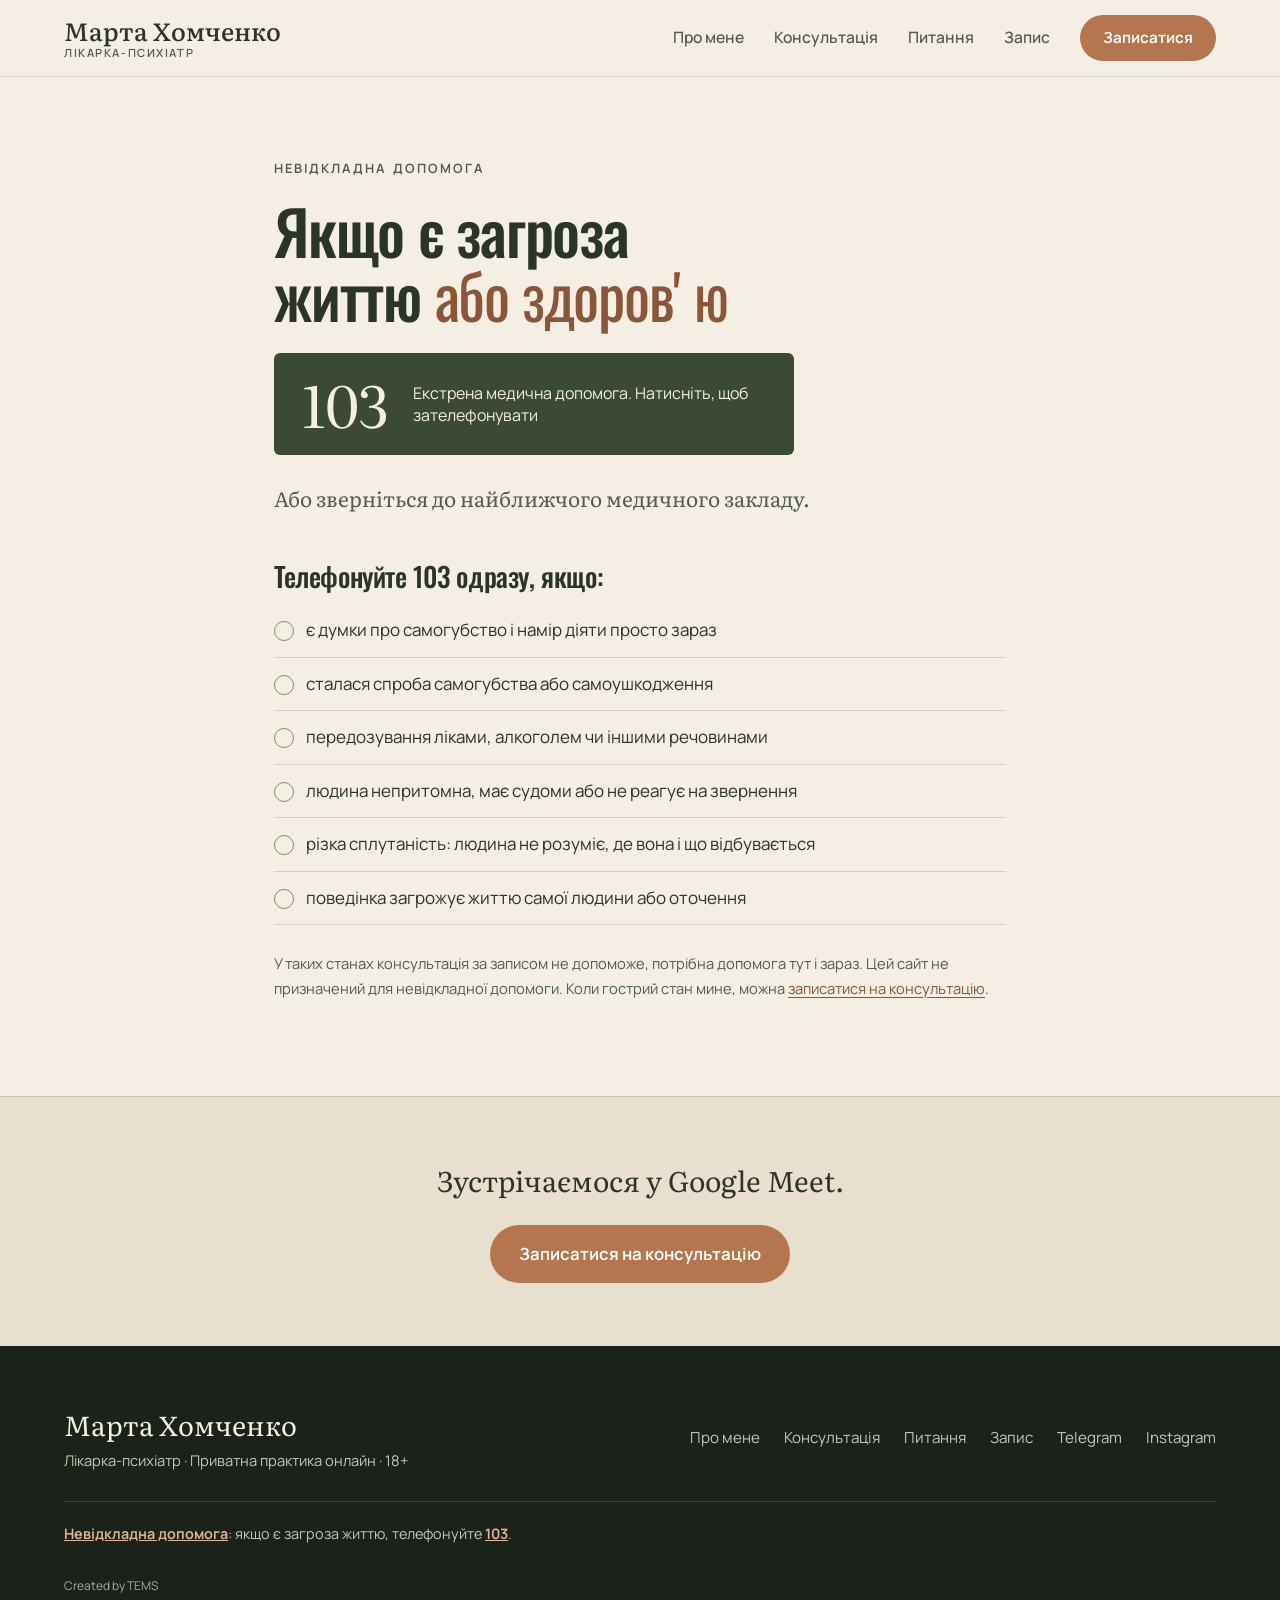
==== commit 015d020f: "Правки Марти 08.11 + 17.11: фото, смуга без «Познайомимося», Created by TEMS" ====
--- a/dopomoha.html
+++ b/dopomoha.html
@@ -11,8 +11,8 @@
   <meta property="og:description" content="Що робити, якщо є загроза життю або здоровʼю: телефонуйте 103.">
   <link rel="preconnect" href="https://fonts.googleapis.com">
   <link rel="preconnect" href="https://fonts.gstatic.com" crossorigin>
-  <link href="https://fonts.googleapis.com/css2?family=Literata:ital,opsz,wght@0,7..72,400;0,7..72,500;0,7..72,600;1,7..72,400;1,7..72,500&family=Manrope:wght@400;500;600;700&family=Oswald:wght@400;500&display=swap" rel="stylesheet">
-  <style>:root{--head:'Oswald', var(--sans);}</style>
+  <link href="https://fonts.googleapis.com/css2?family=Literata:ital,opsz,wght@0,7..72,400;0,7..72,500;0,7..72,600;1,7..72,400;1,7..72,500&family=Manrope:wght@400;500;600;700&family=Oswald:wght@400;500&family=Caveat:wght@500;600&display=swap" rel="stylesheet">
+  <style>:root{--head:'Oswald', var(--sans);--script:'Caveat', cursive;}</style>
   <link rel="stylesheet" href="styles.css">
   <link rel="icon" href="favicon.svg" type="image/svg+xml">
   <script>/* налаштування комфорту: до першого малювання, без «стрибка» */
@@ -66,6 +66,12 @@
         <p class="fine">У таких станах консультація за записом не допоможе, потрібна допомога тут і зараз. Цей сайт не призначений для невідкладної допомоги. Коли гострий стан мине, можна <a href="zapys.html">записатися на консультацію</a>.</p>
       </div>
     </section>
+    <section class="sec cta-band cta-a" aria-label="Запис на консультацію">
+      <div class="wrap cta-in">
+        <p class="cta-copy">Зустрічаємося у Google Meet.</p>
+        <a href="zapys.html" class="btn btn-primary btn-lg">Записатися на консультацію</a>
+      </div>
+    </section>
   </main>
 
   <footer class="site-footer">
@@ -83,6 +89,7 @@
         <a href="https://www.instagram.com/dr.marta.khomchenko/" target="_blank" rel="noopener noreferrer">Instagram</a>
       </nav>
       <p class="footer-help"><a href="dopomoha.html">Невідкладна допомога</a>: якщо є загроза життю, телефонуйте <a href="tel:103">103</a>.</p>
+      <p class="footer-credit"><a href="https://temssystems.com" rel="noopener">Created by TEMS</a></p>
     </div>
   </footer>
 
--- a/styles.css
+++ b/styles.css
@@ -1,10 +1,10 @@
 /* =========================================================
-   Марта Хомченко — v7, «редакційна» композиція
+   Марта Хомченко: v7, «редакційна» композиція
    За референсами сильних сайтів психіатрів і терапевтів:
    великий тонкий серифний заголовок
    з курсивом + одна кнопка. Розділи чергують папір, теплий пісок
-   і темний мох — ритм замість однотонного фону.
-   Рух — лише від прокрутки (ледь помітний паралакс фото й стрічки),
+   і темний мох: ритм замість однотонного фону.
+   Рух: лише від прокрутки (ледь помітний паралакс фото й стрічки),
    нічого не рухається саме.
    ========================================================= */
 
@@ -16,7 +16,7 @@
   --paper: #f4eee5;
   --sand: #e9dfcf;
   --clay: #b5764f;
-  --clay-text: #8a5636;      /* текст на папері — AA */
+  --clay-text: #8a5636;      /* текст на папері: AA */
   --moss: #3b4a35;           /* темна смуга */
   --moss-soft: #7d8f69;
   --sage: #d7d9c3;
@@ -24,8 +24,8 @@
   --line-strong: rgba(42, 52, 39, .32);
   --white: #fbf8f2;
 
-  /* Literata — мʼякий книжковий сериф (вона: «шрифт — супер» про c8);
-     Manrope — спокійний гротеск. Обидва з повною кирилицею. */
+  /* Literata: мʼякий книжковий сериф (вона: «шрифт: супер» про c8);
+     Manrope: спокійний гротеск. Обидва з повною кирилицею. */
   --serif: 'Literata', Georgia, serif;
   --sans: 'Manrope', 'Segoe UI', system-ui, sans-serif;
 
@@ -148,7 +148,7 @@
 .sign { margin: 10px 0 18px; font-size: .95rem; letter-spacing: .08em; }
 .ph.forest { aspect-ratio: 3 / 4; border-radius: 24px; }
 
-/* Зелена «полиця» зі станами — її вибір у «Поличці» (пігулки) + «більший шрифт» 03.10 */
+/* Зелена «полиця» зі станами: її вибір у «Поличці» (пігулки) + «більший шрифт» 03.10 */
 .topics-shell { background: #46533f; color: var(--white); border-radius: 32px; padding: clamp(32px, 5vw, 60px); }
 .topics-shell .eyebrow { color: #cdd6b8; }
 .topics-shell h2 { color: var(--white); margin: 0; }
@@ -187,7 +187,7 @@
 .fold[open]::details-content { block-size: auto; }
 .fold .dots { margin-bottom: 20px; }
 
-/* Кроки — великим шрифтом саме те, що чекає на консультації (її правка 03.10) */
+/* Кроки: великим шрифтом саме те, що чекає на консультації (її правка 03.10) */
 .steps { display: grid; grid-template-columns: repeat(3, 1fr); gap: clamp(24px, 4vw, 60px); margin: 40px 0 20px; padding: 0; list-style: none; }
 .steps li { padding-top: 22px; border-top: 1px solid var(--line-strong); }
 .steps .num { display: block; font-family: var(--serif); font-style: italic; font-size: 2.6rem; line-height: 1; color: var(--clay-text); margin-bottom: 18px; }
@@ -245,9 +245,12 @@
 .faq-list details[open]::details-content { block-size: auto; }
 
 /* Смуга-заклик */
-.cta-band { background: var(--moss); color: var(--paper); padding: clamp(64px, 10vh, 110px) 0; }
-.cta-in { display: flex; flex-wrap: wrap; align-items: center; justify-content: space-between; gap: 24px; }
-.cta-band h2 { margin: 0; font-style: italic; font-weight: 400; }
+.cta-band { background: var(--sand); color: var(--ink); padding: clamp(48px, 7vh, 72px) 0; border-top: 1px solid var(--line); }
+.cta-in { display: flex; align-items: center; justify-content: space-between; gap: 24px; }
+.cta-copy { margin: 0; font-family: var(--serif); font-size: clamp(1.3rem, 2.2vw, 1.8rem); line-height: 1.45; }
+.cta-a .cta-in { flex-direction: column; text-align: center; }
+.cta-b { background: var(--paper); }
+.cta-band .btn { max-width: 100%; white-space: normal; text-align: center; padding: 14px 28px; }
 
 /* Блок «Комфорт» */
 .comfort { background: var(--sand); }
@@ -273,7 +276,7 @@
 .cb-breathe .cb-desc { color: rgba(244, 238, 229, .75); }
 .cb-arrow { position: absolute; top: 20px; right: 24px; font-size: 1.4rem; transition: transform .3s var(--soft); }
 .cb-breathe:hover .cb-arrow { transform: translateX(5px); }
-/* на телефоні зʼявляється «вібрація» → 5 плиток; на широкому екрані — 4, сітка без дірок */
+/* на телефоні зʼявляється «вібрація» → 5 плиток; на широкому екрані: 4, сітка без дірок */
 .cb-grid:has([data-pref="haptic"]:not([hidden])) .cb-breathe { grid-column: 1 / -1; min-height: 0; }
 
 /* Невідкладна допомога */
@@ -351,7 +354,7 @@
 html.no-motion { scroll-behavior: auto; }
 html.no-motion *, html.no-motion *::before, html.no-motion *::after { transition-duration: 0s !important; animation: none !important; }
 html.no-motion [data-par] img, html.no-motion .ticker-row { transform: none !important; }
-/* дихання запускають кнопкою — повільне коло лишаємо */
+/* дихання запускають кнопкою: повільне коло лишаємо */
 html.no-motion .breathe-ring.inhale .breathe-dot { transition-duration: 4s !important; }
 html.no-motion .breathe-ring.exhale .breathe-dot { transition-duration: 6s !important; }
 
@@ -382,3 +385,92 @@
 .places-first { border-bottom: 1px solid var(--line); }
 .places-first .wrap { padding-top: clamp(56px, 10vh, 110px); }
 .places-first h1 { font-size: clamp(2.8rem, 4.6vw, 4.4rem); margin-bottom: 26px; }
+
+/* =========================================================
+   Правки 08.11: більше її фото, гра шрифтом за прийомами її прикладу лендінгу
+   (фото різного розміру обабіч тексту, рукописний акцент поруч із рубаним,
+   широка фото-смуга з рукописною цитатою). Палітра «мох і глина» без змін.
+   ========================================================= */
+
+/* Рукописний акцент: лише короткі фрази, великим кеглем */
+.hand { margin: 0 0 10px; font-family: var(--script, cursive); font-weight: 500; font-size: clamp(2rem, 3.2vw, 2.8rem); line-height: 1.1; color: var(--clay-text); text-wrap: balance; }
+
+/* Плашки героя на одному рівні: дві кнопки однакової висоти в одному ряду */
+.hero-cta { display: flex; flex-wrap: wrap; align-items: stretch; justify-content: flex-start; gap: 12px; margin-bottom: 34px; }
+.hero-cta .btn { min-height: 58px; }
+.btn-outline { border-color: var(--line-strong); color: var(--ink); background: transparent; }
+.btn-outline:hover { border-color: var(--ink); }
+.hero-photo .btn-outline { border-color: rgba(244, 238, 229, .7); color: var(--paper); background: rgba(27, 34, 25, .22); backdrop-filter: blur(6px); -webkit-backdrop-filter: blur(6px); }
+.hero-photo .btn-outline:hover { background: var(--paper); color: var(--ink); border-color: var(--paper); }
+
+/* «Про мене» на головній: два фото різного розміру обабіч тексту */
+.about-in { display: grid; grid-template-columns: minmax(0, .85fr) minmax(0, 1.3fr) minmax(0, .85fr); gap: clamp(28px, 4vw, 72px); align-items: center; }
+.about-txt { text-align: center; }
+.about-txt .lead-s { margin-inline: auto; margin-bottom: 28px; }
+.about-txt h2 { margin-bottom: 20px; }
+.ph.about-l { aspect-ratio: 3 / 4; align-self: start; border-radius: 6px; }
+.ph.about-r { aspect-ratio: 4 / 5; width: 84%; justify-self: end; align-self: end; margin-top: 26%; border-radius: 6px; }
+.ph.about-l img, .ph.about-r img, .ph.hero-portrait img, .collage .ph img, .ph.side-ph img { height: 112%; margin-top: -6%; transform: translateY(var(--par, 0px)); will-change: transform; }
+
+/* Широка фото-смуга з рукописною цитатою */
+.band { position: relative; isolation: isolate; display: grid; align-items: center; min-height: clamp(400px, 58vh, 640px); color: var(--paper); }
+.ph.band-ph { position: absolute; inset: 0; margin: 0; border-radius: 0; z-index: -1; }
+.ph.band-ph img { height: 100%; }
+.ph.band-ph::after { content: ''; position: absolute; inset: 0; background: linear-gradient(90deg, rgba(27, 34, 25, .62) 0%, rgba(27, 34, 25, .38) 55%, rgba(27, 34, 25, .2) 100%); }
+.band-in { padding-block: clamp(56px, 9vh, 96px); }
+.band-q { margin: 0; max-width: 17em; font-family: var(--script, cursive); font-weight: 500; font-size: clamp(2rem, 3.6vw, 3.3rem); line-height: 1.15; text-shadow: 0 2px 18px rgba(0, 0, 0, .3); text-wrap: pretty; }
+.band-sign { margin: 22px 0 0; font-size: .85rem; font-weight: 650; letter-spacing: .14em; text-transform: uppercase; color: rgba(244, 238, 229, .85); }
+
+/* «Про мене»: герой з портретом поруч */
+.hero-split .hero-txt { display: grid; grid-template-columns: minmax(0, 1.15fr) minmax(260px, .75fr); gap: clamp(32px, 5vw, 88px); align-items: center; max-width: 1280px; }
+.ph.hero-portrait { aspect-ratio: 4 / 5; border-radius: 999px 999px 8px 8px; }
+
+/* Колаж із трьох фото різного розміру */
+.collage { display: grid; grid-template-columns: 1.1fr .9fr 1fr; gap: 14px; align-items: start; }
+.collage .ph { border-radius: 6px; }
+.collage .ph:nth-child(1) { aspect-ratio: 4 / 5; }
+.collage .ph:nth-child(2) { aspect-ratio: 3 / 4; margin-top: 16%; }
+.collage .ph:nth-child(3) { aspect-ratio: 4 / 5; margin-top: 7%; }
+
+/* Фото поруч із текстом (Консультація, Запис) */
+.side-in { display: grid; grid-template-columns: minmax(0, 1fr) minmax(240px, .62fr); gap: clamp(32px, 5vw, 88px); align-items: start; }
+.ph.side-ph { aspect-ratio: 4 / 5; border-radius: 6px; position: sticky; top: calc(var(--hh) + 24px); }
+.places .side-in .lead-s, .places .side-in .fine { max-width: 34em; }
+
+@media (max-width: 960px) {
+  .hero-split .hero-txt { grid-template-columns: 1fr; }
+  .ph.hero-portrait { max-width: 360px; }
+  .about-in { grid-template-columns: 1fr 1fr; gap: 18px; }
+  .about-txt { grid-column: 1 / -1; order: -1; margin-bottom: 18px; }
+  .ph.about-r { width: 100%; margin-top: 18%; }
+  .side-in { grid-template-columns: 1fr; }
+  .ph.side-ph { position: static; max-width: 420px; aspect-ratio: 4 / 3; }
+  .band-q { max-width: 14em; }
+}
+@media (max-width: 600px) {
+  .hero-cta { display: grid; grid-template-columns: 1fr 1fr; }
+  .hero-cta .btn, .hero .btn-lg { white-space: normal; padding: 12px 14px; font-size: .98rem; line-height: 1.2; text-align: center; }
+  .collage { grid-template-columns: 1fr 1fr; gap: 10px; }
+  .collage .ph:nth-child(2) { margin-top: 10%; }
+  .collage .ph:nth-child(3) { grid-column: 1 / -1; aspect-ratio: 16 / 10; margin-top: 0; }
+  .band { min-height: 0; }
+}
+
+/* Фото в уточнених блоках, 17.11. Без декоративних рамок. */
+.photo-in { display: grid; grid-template-columns: minmax(0, 1.15fr) minmax(0, .85fr); gap: clamp(32px, 5vw, 72px); align-items: center; }
+.ph.section-ph { aspect-ratio: 4 / 5; }
+[aria-labelledby="space-title"] .section-ph { aspect-ratio: 900 / 791; }
+.ph.consultation-ph { aspect-ratio: 900 / 1145; }
+.footer-credit { grid-column: 1 / -1; margin: 0; font-size: .75rem; color: #aaa99e; }
+.footer-credit a { display: inline-flex; align-items: center; min-height: 44px; text-decoration: none; }
+.footer-credit a:hover { color: var(--paper); text-decoration: underline; text-underline-offset: 4px; }
+@media (max-width: 960px) {
+  .photo-in { grid-template-columns: 1fr; }
+  .ph.section-ph { width: 100%; max-width: 440px; justify-self: center; }
+  .ph.consultation-ph { width: 100%; max-width: 440px; justify-self: center; aspect-ratio: 4 / 3; }
+}
+@media (max-width: 600px) {
+  .cta-b .cta-in { flex-direction: column; align-items: flex-start; }
+  .consultation-hero .hero-cta { display: flex; }
+  .site-footer { padding-bottom: 74px; }
+}
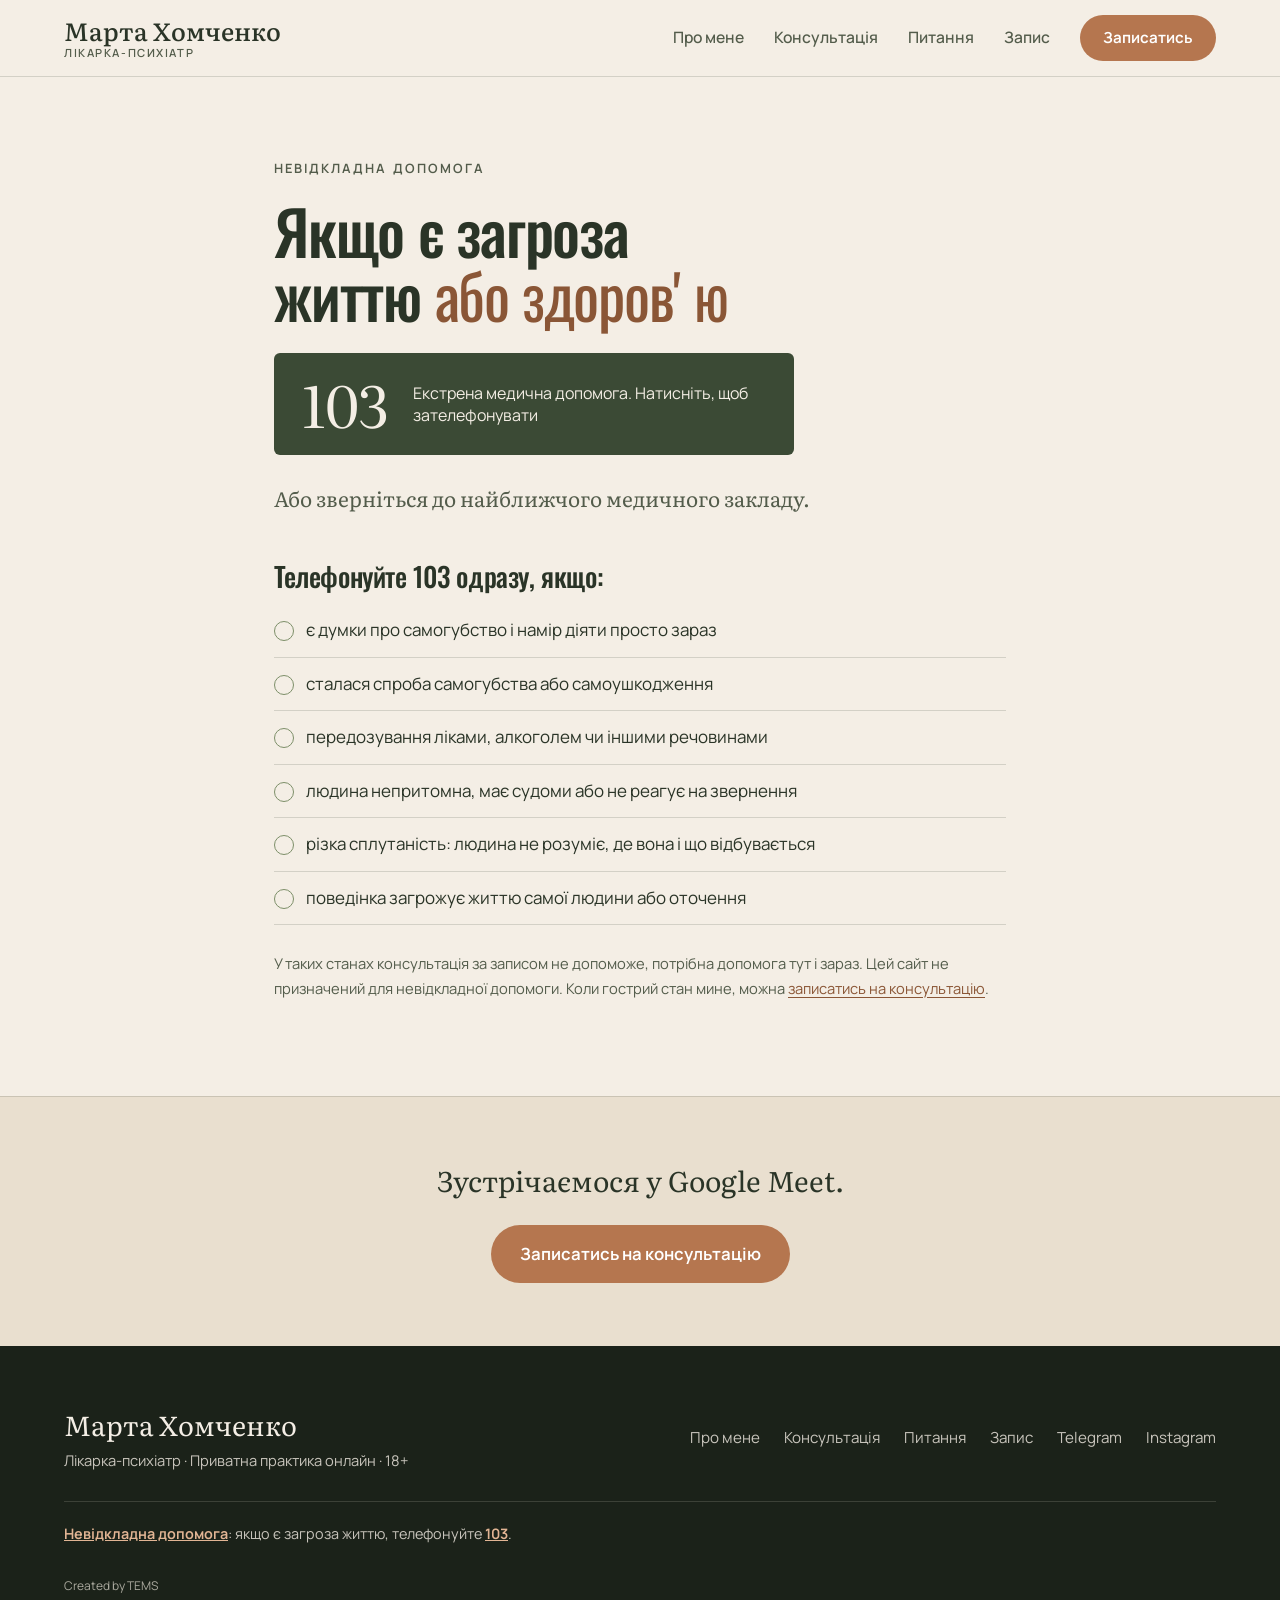
==== commit 5384d1f7: "Марта 18.11: без звуку дихання, «Записатись» у шапці на телефоні" ====
--- a/dopomoha.html
+++ b/dopomoha.html
@@ -32,7 +32,8 @@
         <a href="pytannya.html">Питання</a>
         <a href="zapys.html">Запис</a>
       </nav>
-      <a href="zapys.html" class="btn btn-primary nav-cta">Записатися</a>
+      <a href="zapys.html" class="btn btn-primary nav-cta">Записатись</a>
+      <a href="zapys.html" class="header-cta" aria-hidden="true" tabindex="-1">Записатись</a>
       <button class="nav-toggle" id="navToggle" aria-label="Відкрити меню" aria-expanded="false" aria-controls="mobileMenu"><span></span><span></span></button>
     </div>
     <nav class="mobile-menu" id="mobileMenu" aria-label="Мобільна навігація" hidden>
@@ -42,7 +43,7 @@
         <a href="pytannya.html">Питання</a>
         <a href="zapys.html">Запис</a>
       <a href="dopomoha.html">Невідкладна допомога</a>
-      <a href="zapys.html" class="btn btn-primary">Записатися на консультацію</a>
+      <a href="zapys.html" class="btn btn-primary">Записатись на консультацію</a>
     </nav>
   </header>
 
@@ -63,13 +64,13 @@
           <li>різка сплутаність: людина не розуміє, де вона і що відбувається</li>
           <li>поведінка загрожує життю самої людини або оточення</li>
         </ul>
-        <p class="fine">У таких станах консультація за записом не допоможе, потрібна допомога тут і зараз. Цей сайт не призначений для невідкладної допомоги. Коли гострий стан мине, можна <a href="zapys.html">записатися на консультацію</a>.</p>
+        <p class="fine">У таких станах консультація за записом не допоможе, потрібна допомога тут і зараз. Цей сайт не призначений для невідкладної допомоги. Коли гострий стан мине, можна <a href="zapys.html">записатись на консультацію</a>.</p>
       </div>
     </section>
     <section class="sec cta-band cta-a" aria-label="Запис на консультацію">
       <div class="wrap cta-in">
         <p class="cta-copy">Зустрічаємося у Google Meet.</p>
-        <a href="zapys.html" class="btn btn-primary btn-lg">Записатися на консультацію</a>
+        <a href="zapys.html" class="btn btn-primary btn-lg">Записатись на консультацію</a>
       </div>
     </section>
   </main>
@@ -93,7 +94,7 @@
     </div>
   </footer>
 
-  <a href="zapys.html" class="floating-cta">Записатися</a>
+  <a href="zapys.html" class="floating-cta" aria-hidden="true" tabindex="-1">Записатись</a>
   <script src="script.js"></script>
 </body>
 </html>
--- a/styles.css
+++ b/styles.css
@@ -297,7 +297,7 @@
 .footer-help { grid-column: 1 / -1; margin: 10px 0 0; padding-top: 20px; border-top: 1px solid rgba(244, 238, 229, .15); font-size: .9rem; }
 .footer-help a { color: #e2b594; font-weight: 650; }
 
-.floating-cta { display: none; }
+.floating-cta, .header-cta { display: none; }
 
 /* =========================================================
    Адаптивність
@@ -324,9 +324,10 @@
   .steps { grid-template-columns: 1fr; }
   .topics-head { grid-template-columns: 1fr; align-items: start; }
   .soc-grid { grid-template-columns: 1fr; }
-  .floating-cta { display: flex; position: fixed; left: 16px; right: 16px; bottom: 16px; z-index: 30; min-height: 54px; align-items: center; justify-content: center; border-radius: 999px; background: var(--clay); color: #fff; font-weight: 650; text-decoration: none; box-shadow: 0 16px 40px rgba(27, 34, 25, .25);
-    transform: translateY(140%); transition: transform .45s var(--soft); }
-  .floating-cta.is-visible { transform: none; }
+  .floating-cta { display: flex; position: fixed; left: 0; right: 0; width: max-content; max-width: calc(100% - 32px); margin-inline: auto; bottom: calc(16px + env(safe-area-inset-bottom, 0px)); z-index: 30; height: 46px; padding: 0 24px; align-items: center; justify-content: center; border-radius: 999px; background: var(--clay); color: #fff; font-weight: 650; text-decoration: none;
+    opacity: 0; visibility: hidden; pointer-events: none; transition: opacity .18s ease, visibility 0s .18s; }
+  .floating-cta.is-visible { opacity: 1; visibility: visible; pointer-events: auto; transition-delay: 0s; }
+  body.has-floating-cta { padding-bottom: calc(78px + env(safe-area-inset-bottom, 0px)); }
   .page-zapys .floating-cta, .page-dopomoha .floating-cta { display: none; }
 }
 @media (max-width: 600px) {
@@ -334,7 +335,15 @@
   h1, .hero-page h1 { font-size: 2.75rem; }
   .hero .btn-lg, .places .btn-lg { max-width: 100%; padding: 12px 24px; white-space: normal; text-align: center; }
   h2 { font-size: 2.2rem; }
-  .brand { font-size: 1.35rem; }
+  .nav-inner { gap: 6px; padding-inline: 16px; }
+  .brand { font-size: 18px; }
+  .brand-role { font-size: 9px; letter-spacing: .1em; }
+  .nav-toggle { flex: 0 0 44px; }
+  .header-cta { display: inline-flex; flex: 0 0 auto; margin-left: auto; align-items: center; justify-content: center; min-height: 44px; padding: 0 10px; border-radius: 999px; background: var(--clay); color: #fff; font-size: 12px; font-weight: 650; text-decoration: none;
+    opacity: 0; visibility: hidden; pointer-events: none; transition: opacity .18s ease, visibility 0s .18s; }
+  .header-cta.is-visible { opacity: 1; visibility: visible; pointer-events: auto; transition-delay: 0s; }
+  .floating-cta { display: none; }
+  body.has-floating-cta { padding-bottom: 0; }
   .req, .cols, .cb-grid { grid-template-columns: 1fr; }
   .topics li { font-size: 1.02rem; padding: 10px 16px; }
   .topics-shell { border-radius: 22px; }
@@ -472,5 +481,9 @@
 @media (max-width: 600px) {
   .cta-b .cta-in { flex-direction: column; align-items: flex-start; }
   .consultation-hero .hero-cta { display: flex; }
-  .site-footer { padding-bottom: 74px; }
-}
+
+}
+
+@media (prefers-reduced-motion: reduce) {
+  .floating-cta, .header-cta { transition: none; }
+}
